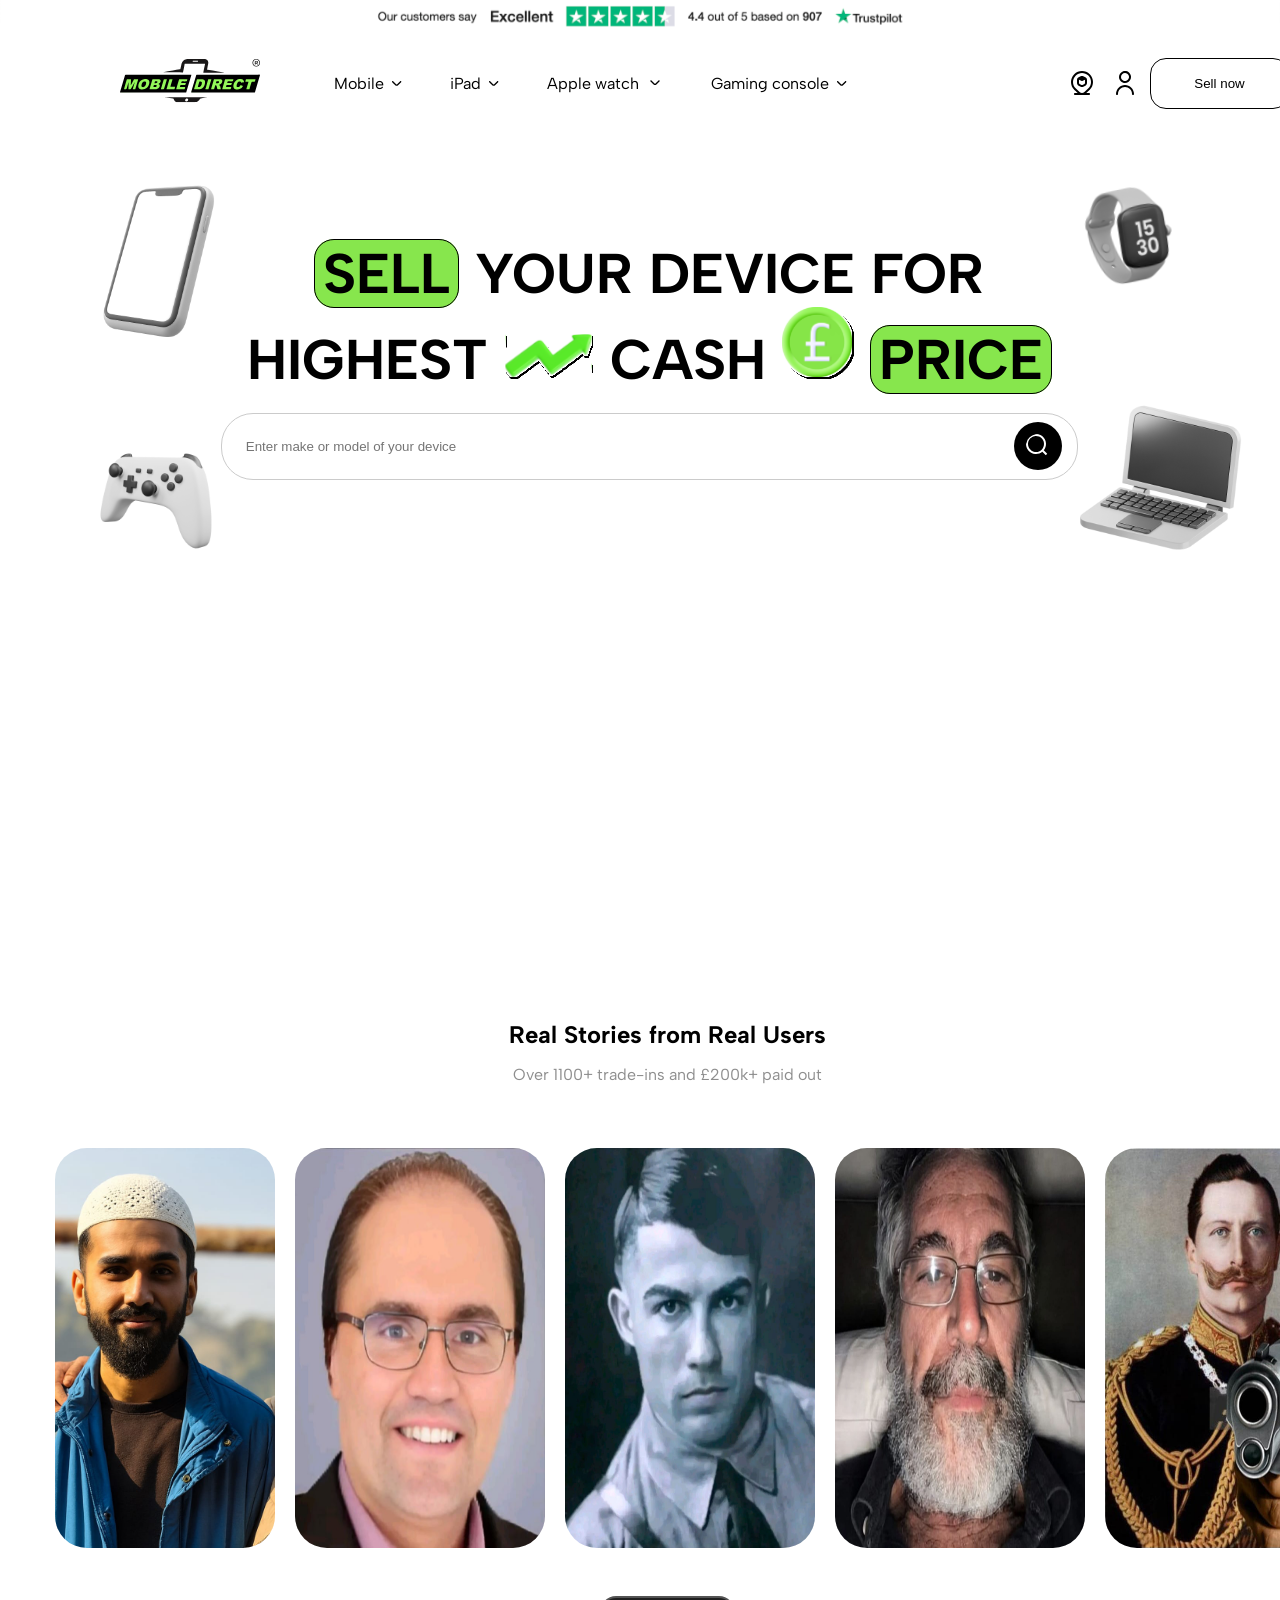
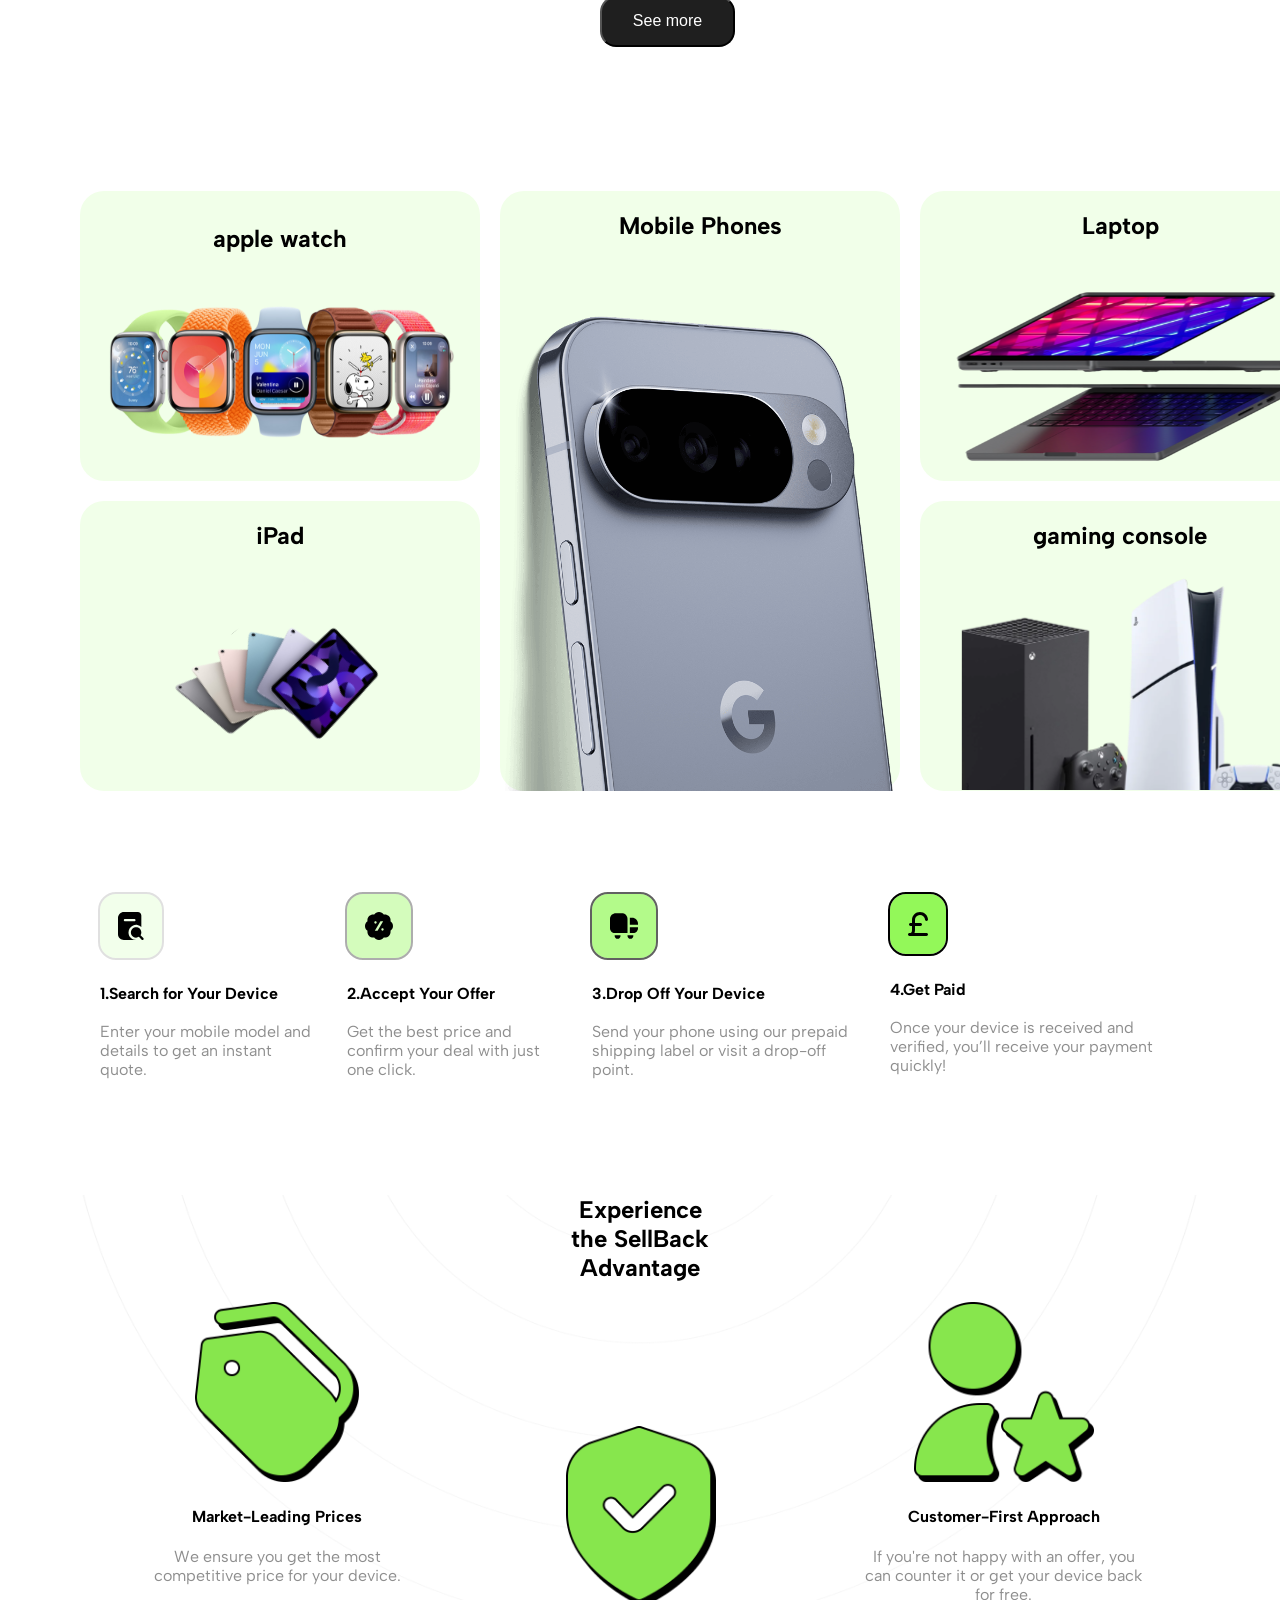
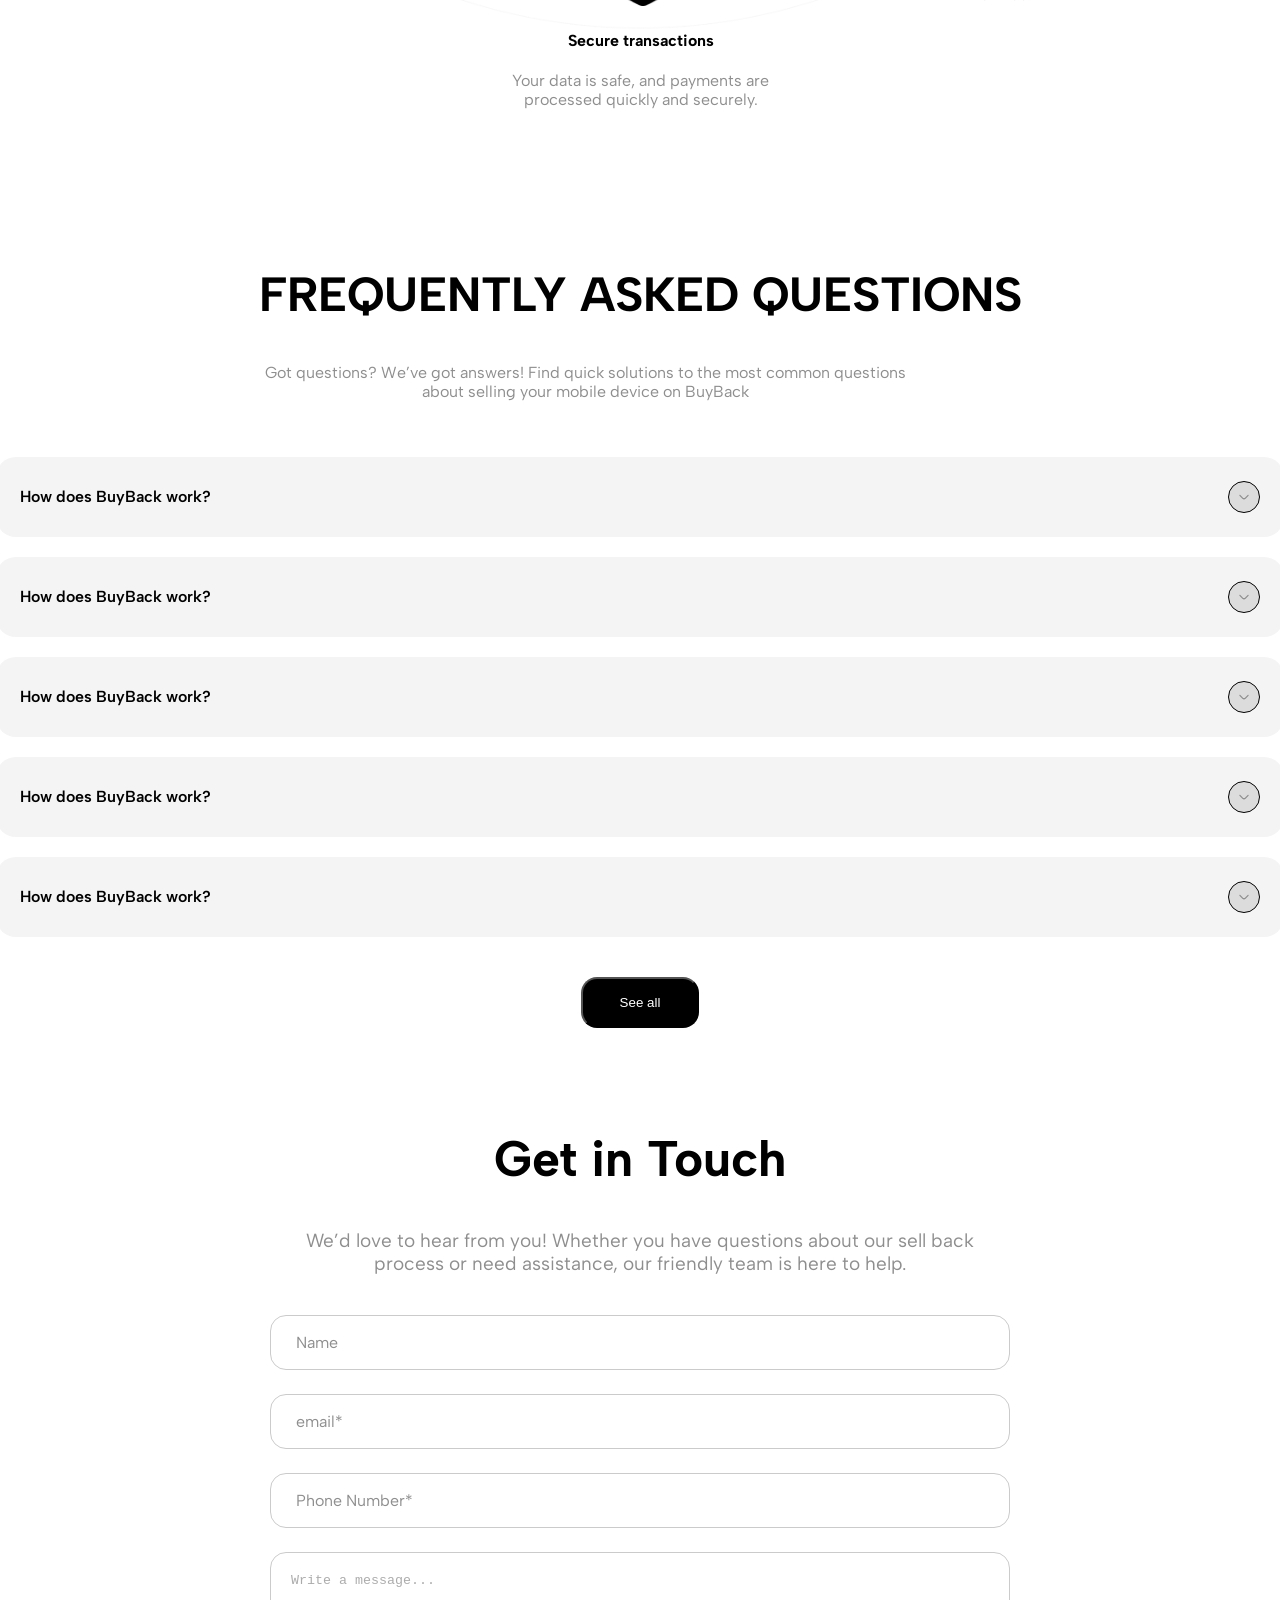
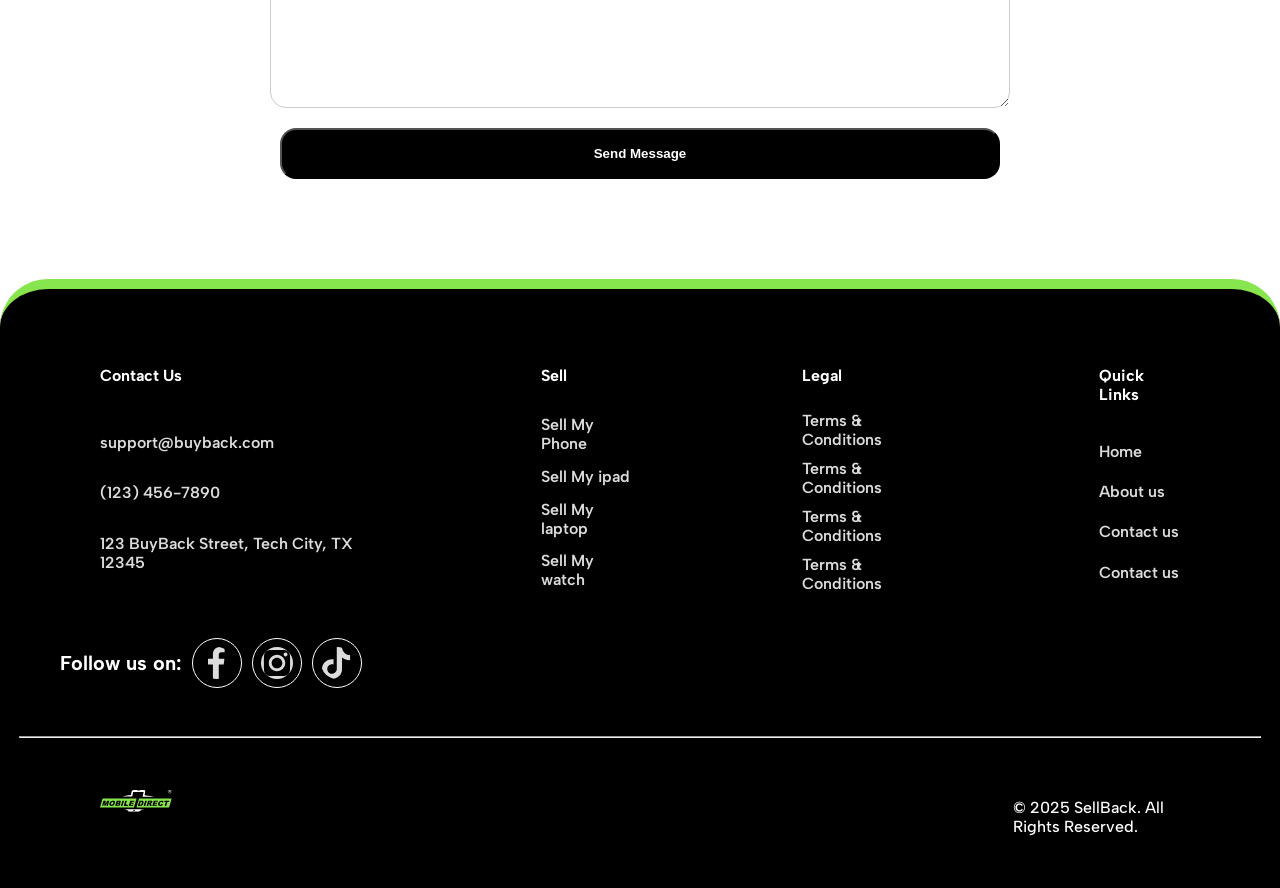
==== index.html @ 445a61a3 "NEW" ====
<!DOCTYPE html>
<html lang="en">

<head>
  <meta charset="UTF-8" />
  <meta name="viewport" content="width=device-width, initial-scale=1.0" />
  <title>sellback</title>
  <link rel="stylesheet" href="sellback.css" />
</head>

<body>
  <section class="topimg">
    <svg width="1440" height="30" viewBox="0 0 1440 30" fill="none" xmlns="http://www.w3.org/2000/svg"
      xmlns:xlink="http://www.w3.org/1999/xlink">
      <rect width="1440" height="30" fill="url(#pattern0_7270_2798)" />
      <defs>
        <pattern id="pattern0_7270_2798" patternContentUnits="objectBoundingBox" width="1" height="1">
          <use xlink:href="#image0_7270_2798" transform="matrix(0.000325521 0 0 0.015625 0 -0.7)" />
        </pattern>
        <image id="image0_7270_2798" width="3072" height="152" preserveAspectRatio="none"
          xlink:href="[data-uri]" />
      </defs>
    </svg>
  </section>
  <section class="navbar">
    <span class="nav-start">
      <a href="index.html">
        <svg width="140" height="44" viewBox="0 0 140 44" fill="none" xmlns="http://www.w3.org/2000/svg">
          <path d="M6.5432 17.0125L1.30859 32.7163L64.7781 32.0619L69.3584 17.0125H6.5432Z" fill="#93F859"
            stroke="#93F859" />
          <path d="M77.0091 17.0125L71.9758 32.7163L133.004 32.0619L137.408 17.0125H77.0091Z" fill="#93F859"
            stroke="#93F859" />
          <mask id="mask0_9475_2689" style="mask-type: luminance" maskUnits="userSpaceOnUse" x="0" y="0" width="140"
            height="44">
            <path d="M140 0H0V43.1855H140V0Z" fill="white" />
          </mask>
          <g mask="url(#mask0_9475_2689)">
            <path
              d="M33.1133 33.4936C22.3076 33.4936 11.4927 33.4936 0.687028 33.4936C0.529214 33.4936 0.380682 33.4936 0.222868 33.4751C0.027921 33.4472 -0.0184951 33.373 0.00935451 33.178C0.0279209 33.0481 0.0650537 32.9181 0.11147 32.7881C1.39255 28.4622 2.67363 24.1269 3.95472 19.8009C4.27963 18.7055 4.58597 17.5915 4.9016 16.4961C4.92945 16.3847 4.96659 16.2826 5.013 16.1712C5.10583 15.9484 5.31006 15.7813 5.55143 15.7534C5.71853 15.7256 5.87634 15.7163 6.04344 15.707C11.2235 15.707 16.3942 15.707 21.5742 15.7163C24.3592 15.7163 27.1442 15.7256 29.9291 15.7256C42.8885 15.7256 55.8478 15.7256 68.8165 15.7256C69.5034 15.7256 70.1811 15.7349 70.868 15.7256C71.3136 15.7163 71.4343 15.8556 71.3044 16.2919C71.0908 17.0438 70.8495 17.7958 70.6267 18.5477C69.1971 23.3842 67.7675 28.2208 66.3378 33.0481C66.3193 33.113 66.3007 33.1873 66.2729 33.2523C66.2264 33.4194 66.0686 33.5215 65.8923 33.5122C65.688 33.5122 65.4745 33.5122 65.2703 33.5122C56.5255 33.5122 47.7714 33.5122 39.0267 33.5122C37.0493 33.5029 35.0813 33.5029 33.1133 33.4936ZM14.6768 23.1893L14.7604 23.2171C14.7511 23.3471 14.7232 23.4771 14.6954 23.5978C14.2405 25.148 13.7856 26.6891 13.3215 28.2301C13.1544 28.7871 12.9873 29.3348 12.8295 29.8918C12.7459 30.1703 12.8387 30.2817 13.1265 30.2817C13.7021 30.2909 14.2869 30.2909 14.8625 30.2817C15.1317 30.2817 15.2524 30.1888 15.3452 29.9289C15.3731 29.8639 15.3916 29.7897 15.4102 29.7247C15.8558 28.2115 16.3014 26.6891 16.747 25.1759C17.1926 23.6813 17.6382 22.1867 18.0745 20.6921C18.1859 20.3022 18.1116 20.2094 17.7031 20.2001C17.6753 20.2001 17.6382 20.2001 17.6103 20.2001C16.9234 20.2001 16.2457 20.2094 15.5587 20.2094C15.2338 20.2094 14.9182 20.2001 14.5933 20.2001C14.3055 20.1815 14.0363 20.3393 13.9063 20.5993C13.8692 20.6643 13.832 20.7292 13.8042 20.7849C13.3122 21.6854 12.8295 22.5859 12.3374 23.4864C11.9197 24.2476 11.5112 25.0088 11.0935 25.77C11.0192 25.9093 10.945 26.0578 10.75 26.1135C10.7686 25.7515 10.7779 25.4265 10.7964 25.0923C10.8521 23.7834 10.9078 22.4652 10.9728 21.1563C10.9821 20.9613 10.9914 20.7664 10.9821 20.5714C10.9728 20.3301 10.8893 20.2465 10.6386 20.2187C10.5644 20.2094 10.4901 20.2094 10.4251 20.2094C9.60819 20.2094 8.79127 20.2094 7.97434 20.2094C7.76083 20.2094 7.53803 20.2001 7.32452 20.2001C7.10172 20.1908 6.89749 20.3301 6.81394 20.5343C6.77681 20.6271 6.73968 20.7292 6.71183 20.8221C5.87634 23.6906 5.04085 26.5498 4.20536 29.4183C4.15895 29.5669 4.12181 29.7154 4.09396 29.8732C4.05683 30.1517 4.12181 30.2445 4.40031 30.2538C4.89232 30.2631 5.39361 30.2631 5.88562 30.2445C6.20125 30.2445 6.47047 30.0403 6.57258 29.7432C6.64685 29.5483 6.72111 29.3533 6.77681 29.1584C7.3338 27.2646 7.8908 25.3708 8.44779 23.4771C8.47564 23.3842 8.51277 23.2914 8.54062 23.1986C8.58704 23.3285 8.61488 23.4585 8.6056 23.5978C8.57775 24.8417 8.55919 26.0764 8.52205 27.3203C8.50349 28.0908 8.44779 28.8706 8.42922 29.6411C8.41994 30.1146 8.53134 30.2167 9.00478 30.2445C9.08833 30.2445 9.17188 30.2445 9.25543 30.2445C9.58034 30.2445 9.89597 30.226 10.2209 30.2538C10.5736 30.2817 10.8057 30.1238 10.9728 29.8175C12.1518 27.6824 13.3215 25.5472 14.5097 23.4121C14.5654 23.3564 14.6211 23.2728 14.6768 23.1893ZM38.4882 24.916C38.711 24.7953 38.906 24.7025 39.0916 24.6003C39.8807 24.1362 40.4099 23.4771 40.6048 22.5766C40.8647 21.3976 40.2892 20.525 39.0916 20.3301C38.6646 20.2651 38.2283 20.228 37.792 20.228C36.1674 20.2094 34.5429 20.2094 32.9183 20.2094C32.547 20.2094 32.4542 20.2836 32.3428 20.6457C32.3242 20.6921 32.3149 20.7478 32.2963 20.7942C31.563 23.3007 30.8203 25.8072 30.0869 28.3136C29.9291 28.8613 29.762 29.3998 29.6042 29.9475C29.5299 30.1981 29.5856 30.2631 29.8456 30.2817C29.8827 30.2817 29.9291 30.2817 29.9663 30.2817C31.303 30.2817 32.6398 30.2817 33.9673 30.2631C34.775 30.2538 35.5826 30.2538 36.3809 30.1517C37.9962 29.9475 39.0545 29.0006 39.6394 27.4967C39.76 27.1996 39.8157 26.8747 39.7786 26.5591C39.7136 26.0485 39.4351 25.6586 39.0452 25.343C38.8874 25.1945 38.7017 25.0645 38.4882 24.916ZM18.288 27.3482C18.3158 27.6545 18.3622 27.9609 18.4272 28.2672C18.715 29.3255 19.4577 29.9289 20.4881 30.2167C21.5093 30.4952 22.5768 30.5416 23.6258 30.3559C25.139 30.1053 26.4108 29.4462 27.4134 28.2951C28.6295 26.8933 29.2607 25.2502 29.3628 23.4028C29.4185 22.3445 29.0844 21.4533 28.1932 20.8128C27.8497 20.5714 27.4784 20.4043 27.0699 20.3022C26.0766 20.033 25.0369 19.9866 24.025 20.1723C22.484 20.46 21.1565 21.147 20.1353 22.3631C18.9564 23.7556 18.3808 25.3801 18.288 27.3482ZM67.3404 20.228C67.1641 20.2187 67.0155 20.2001 66.8763 20.2001C65.2146 20.2001 63.5436 20.2001 61.8819 20.2094C61.1021 20.2094 60.3316 20.2001 59.5518 20.2001C59.1805 20.2001 59.0784 20.2837 58.9763 20.6364C58.8741 20.9892 58.7813 21.3512 58.6699 21.7133C57.8623 24.4332 57.0546 27.1625 56.247 29.8825C56.2099 30.0032 56.182 30.1238 56.1449 30.2631C56.2284 30.2724 56.2748 30.2724 56.312 30.2724C58.8277 30.3095 61.3435 30.1888 63.8499 30.3466C64.3977 30.3838 64.639 30.1795 64.8061 29.6504C64.834 29.5576 64.8525 29.474 64.8804 29.3812C64.9454 29.1213 65.0011 28.8613 65.0846 28.6014C65.2424 28.1187 65.1867 28.0351 64.6762 28.0351H64.6483C63.1537 28.0351 61.6684 28.0351 60.1738 28.0351C60.0995 28.0351 60.016 28.0258 59.9232 28.0166C60.0902 27.4224 60.2388 26.8562 60.4059 26.2992C60.4523 26.1135 60.6287 25.9835 60.8236 25.9928C60.8979 25.9928 60.9722 25.9928 61.0371 25.9928C62.0954 25.9928 63.1444 26.0021 64.2027 25.9928C64.4162 25.9928 64.639 25.9743 64.8525 25.9557C65.1496 25.9371 65.4095 25.7329 65.4838 25.4451C65.5952 25.1016 65.7066 24.7582 65.7994 24.4054C65.883 24.0898 65.7994 23.9876 65.4745 23.9691C65.4188 23.9691 65.3724 23.9691 65.3167 23.9691C64.2213 23.9691 63.1259 23.9691 62.0304 23.9691C61.8633 23.9691 61.6962 23.9691 61.5384 23.9505C61.2971 23.9227 61.2135 23.8484 61.2506 23.607C61.2971 23.31 61.3713 23.0222 61.4549 22.7344C61.5199 22.5302 61.7055 22.3909 61.919 22.3817C62.0119 22.3724 62.1047 22.3724 62.1975 22.3724C63.1723 22.3724 64.147 22.3909 65.1125 22.3817C65.4559 22.3817 65.7901 22.3538 66.1336 22.3352C66.5514 22.3074 66.8391 22.1032 66.9691 21.704C67.0991 21.3048 67.2105 20.8963 67.3219 20.4879C67.3497 20.4043 67.3497 20.3208 67.3404 20.228ZM52.8215 27.8402V27.8495C52.1995 27.8495 51.5776 27.8495 50.9556 27.8495C50.8535 27.8495 50.7513 27.8495 50.6492 27.8309C50.5007 27.8216 50.3893 27.7009 50.3986 27.5524C50.3986 27.5338 50.3986 27.5153 50.4079 27.4967C50.4264 27.376 50.4543 27.2553 50.4914 27.1347C50.7699 26.1878 51.0577 25.2316 51.3455 24.2847C51.7075 23.0779 52.0603 21.8711 52.413 20.6643C52.5244 20.2744 52.4687 20.2094 52.0696 20.2094C51.3548 20.2094 50.6399 20.2094 49.9251 20.2094C49.5817 20.2094 49.4517 20.2929 49.3403 20.5993C49.3125 20.6735 49.2939 20.7571 49.266 20.8406C48.5419 23.2728 47.8271 25.7143 47.103 28.1465C46.9359 28.7035 46.7689 29.2512 46.611 29.8082C46.5089 30.1795 46.6018 30.3002 47.0009 30.3095C47.2144 30.3095 47.4372 30.2909 47.6508 30.2909C49.1732 30.2909 50.6956 30.2817 52.2181 30.2817C52.5152 30.2817 52.8122 30.3095 53.1186 30.3281C53.3971 30.3374 53.6756 30.3559 53.9541 30.3466C54.1954 30.3374 54.4182 30.1981 54.5296 29.9846C54.6039 29.8732 54.6596 29.7525 54.6967 29.6226C54.836 29.112 54.9659 28.6107 55.1052 28.1001C55.1423 28.0166 55.1052 27.9144 55.0123 27.8773C54.9938 27.868 54.9659 27.8587 54.9381 27.8587C54.8638 27.8495 54.7895 27.8495 54.7246 27.8495C54.084 27.8402 53.4528 27.8402 52.8215 27.8402ZM41.5238 30.3466C41.5238 30.3374 41.5238 30.3281 41.5238 30.3188C42.0066 30.3095 42.4986 30.3002 42.9813 30.2817C43.1391 30.2724 43.2877 30.2538 43.4455 30.2352C43.724 30.2074 43.956 30.0217 44.0582 29.7618C44.151 29.539 44.2345 29.3162 44.2995 29.0934C45.1257 26.3363 45.9519 23.5699 46.7689 20.8128C46.7967 20.7107 46.8246 20.6178 46.8338 20.5064C46.8524 20.3208 46.7781 20.2372 46.5925 20.2094C46.4718 20.2001 46.3418 20.2001 46.2211 20.2094C45.6642 20.2094 45.1072 20.228 44.5502 20.2001C44.0025 20.1723 43.8075 20.2837 43.6404 20.8221C43.6311 20.8592 43.6218 20.9056 43.6126 20.9428C43.1391 22.5673 42.675 24.2012 42.1829 25.8164C41.8023 27.079 41.5146 28.3786 41.004 29.604C40.9761 29.6597 40.9669 29.7247 40.9483 29.7804C40.874 30.1424 41.0225 30.3281 41.4032 30.3374C41.4403 30.3466 41.4867 30.3466 41.5238 30.3466Z"
              fill="black" />
            <path
              d="M102.932 33.4937C92.5814 33.4937 82.2306 33.4937 71.8798 33.4937C71.722 33.5029 71.5735 33.4937 71.4157 33.4751C71.2021 33.4473 71.1557 33.373 71.1836 33.1595C71.2114 33.0109 71.2486 32.8531 71.295 32.7046C72.0562 30.1703 72.8267 27.6452 73.5786 25.1016C74.4327 22.2053 75.2775 19.3089 76.1222 16.4126C76.2986 15.8092 76.4286 15.6978 77.0598 15.6978C80.1419 15.6978 83.2332 15.6978 86.3152 15.707C87.0857 15.707 87.8469 15.7163 88.6174 15.7163C102.032 15.7163 115.446 15.7163 128.869 15.7163C131.589 15.7163 134.319 15.7256 137.039 15.7256C137.512 15.7256 137.986 15.6885 138.459 15.6421C138.849 15.6049 139.248 15.6142 139.638 15.6885C140.009 15.7627 140.074 15.8556 139.963 16.2269C139.712 17.081 139.443 17.9257 139.192 18.7798C137.837 23.4121 136.472 28.0351 135.117 32.6675C134.903 33.3823 134.774 33.4937 134.022 33.4937H102.932ZM98.9961 25.9C99.1817 25.835 99.2931 25.7979 99.4138 25.7515C100.008 25.5472 100.565 25.278 101.038 24.8603C101.957 24.0434 102.412 23.0129 102.329 21.7783C102.31 21.2955 102.022 20.8685 101.595 20.6643C101.317 20.5157 101.011 20.4136 100.695 20.3579C100.175 20.2837 99.6459 20.2372 99.1167 20.228C98.1234 20.2094 97.1301 20.2187 96.1368 20.2094C95.5613 20.2094 94.9764 20.2001 94.4009 20.2001C94.0574 20.2001 93.9646 20.2744 93.8624 20.59C93.8439 20.6364 93.8346 20.6921 93.816 20.7385C92.9341 23.7277 92.0522 26.7262 91.1703 29.7154C91.1425 29.799 91.1146 29.8918 91.0961 29.9846C91.0682 30.161 91.1332 30.2353 91.3003 30.2631C91.3653 30.2724 91.421 30.2724 91.4859 30.2724C92.21 30.2724 92.9341 30.2724 93.6582 30.2724C94.0574 30.2724 94.1317 30.2167 94.2431 29.8268C94.5587 28.7128 94.8743 27.5988 95.1992 26.4941C95.2364 26.392 95.3106 26.2992 95.4035 26.2528C95.7934 26.1228 96.2204 26.2992 96.406 26.6519C96.5174 26.8747 96.601 27.1068 96.6567 27.3482C96.8702 28.1744 97.0652 29.0099 97.2694 29.8454C97.3622 30.2445 97.3993 30.2724 97.8171 30.2724C98.7454 30.2724 99.683 30.2724 100.611 30.2724C100.686 30.2724 100.769 30.2631 100.862 30.2538C100.778 29.8732 100.704 29.5019 100.63 29.1398C100.509 28.5829 100.407 28.0259 100.249 27.4782C100.064 26.819 99.7759 26.2064 98.9961 25.9ZM76.7813 30.291V30.2724C76.8835 30.2724 76.9856 30.2724 77.0877 30.2724C77.9046 30.2538 78.7215 30.2724 79.5385 30.2167C80.5503 30.1517 81.5158 29.7804 82.3049 29.1491C83.0846 28.5364 83.7159 27.7752 84.1708 26.8933C84.8392 25.6122 85.1084 24.229 85.0713 22.7901C85.0434 21.5462 84.3657 20.7107 83.1496 20.4136C82.7412 20.3115 82.3141 20.2558 81.8964 20.2373C80.3647 20.2094 78.8329 20.2094 77.3012 20.2001C77.0598 20.2001 76.9763 20.2651 76.902 20.5065C76.8835 20.5529 76.8742 20.6086 76.8556 20.655C76.2615 22.6787 75.6674 24.6932 75.0732 26.7169C74.7669 27.7659 74.4513 28.8149 74.1449 29.8639C74.0521 30.1981 74.1171 30.2817 74.4513 30.2817C75.2311 30.291 76.0108 30.291 76.7813 30.291ZM105.958 28.0537C106.107 27.5153 106.246 27.0233 106.376 26.5405C106.506 26.0764 106.608 25.9928 107.091 25.9928C108.177 25.9928 109.263 25.9928 110.349 25.9928C110.544 25.9836 110.739 25.965 110.934 25.9371C111.176 25.9093 111.389 25.7515 111.473 25.5194C111.621 25.1109 111.751 24.7025 111.863 24.2847C111.909 24.0991 111.835 24.0155 111.649 23.9877C111.538 23.9691 111.426 23.9691 111.306 23.9691C110.173 23.9691 109.05 23.9691 107.917 23.9691C107.787 23.9691 107.648 23.9691 107.518 23.9505C107.295 23.9227 107.24 23.867 107.267 23.6535C107.295 23.4492 107.332 23.245 107.388 23.0501C107.518 22.5302 107.769 22.3538 108.298 22.3631C109.291 22.3817 110.284 22.391 111.278 22.391C111.612 22.391 111.937 22.3631 112.271 22.3353C112.522 22.326 112.754 22.1774 112.874 21.9546C113.116 21.5183 113.246 21.0356 113.348 20.5529C113.394 20.3394 113.301 20.2465 113.088 20.2187C112.902 20.2001 112.717 20.2001 112.531 20.2001C110.804 20.2001 109.078 20.2094 107.342 20.2094C106.766 20.2094 106.181 20.2001 105.606 20.2094C105.244 20.2187 105.104 20.3301 104.993 20.6643C104.974 20.72 104.956 20.785 104.937 20.8407C104.065 23.7927 103.201 26.7448 102.329 29.6968C102.301 29.799 102.273 29.8918 102.254 29.9939C102.227 30.1146 102.301 30.226 102.422 30.2538C102.431 30.2538 102.44 30.2538 102.449 30.2538C102.524 30.2631 102.598 30.2631 102.663 30.2631C104.993 30.291 107.323 30.2074 109.644 30.3281C110.489 30.3745 110.795 30.0867 110.971 29.2605C111.046 28.9078 111.129 28.555 111.203 28.2022C111.203 28.1465 111.203 28.0908 111.185 28.0351L105.958 28.0537ZM117.312 30.4673C118.435 30.4673 119.345 30.291 120.19 29.8639C121.285 29.3162 122.083 28.4715 122.724 27.4596C122.956 27.0883 122.928 26.9954 122.492 26.8469C122.018 26.6798 121.536 26.522 121.053 26.3549C120.654 26.2064 120.487 26.262 120.245 26.6241C120.078 26.8933 119.883 27.1532 119.679 27.3946C119.094 28.0351 118.342 28.2301 117.507 28.0723C116.829 27.9423 116.569 27.6267 116.569 26.9397C116.569 25.6958 116.95 24.489 117.655 23.4678C118.054 22.8737 118.695 22.4838 119.41 22.4095C120.347 22.2796 120.802 22.5766 121.09 23.4771C121.164 23.6999 121.201 23.7463 121.452 23.7185C121.768 23.6813 122.083 23.6163 122.399 23.5421C122.826 23.44 123.244 23.3378 123.68 23.3843C123.875 23.4028 123.94 23.3378 123.977 23.1522C123.986 23.0686 123.996 22.9851 123.996 22.9015C124.014 21.6204 123.123 20.5157 121.833 20.228C121.127 20.0702 120.394 20.0237 119.679 20.098C118.491 20.2187 117.386 20.5343 116.421 21.2677C114.945 22.3631 113.914 23.9598 113.524 25.7608C113.32 26.6612 113.32 27.571 113.626 28.4529C113.942 29.3626 114.545 29.9568 115.483 30.2074C116.068 30.3652 116.69 30.4581 117.312 30.4673ZM128.498 22.7344C128.433 22.9944 128.396 23.1986 128.331 23.3935C127.718 25.4451 127.115 27.4967 126.502 29.539C126.465 29.6504 126.437 29.7525 126.419 29.8732C126.372 30.1703 126.465 30.2817 126.762 30.2817C127.505 30.291 128.257 30.2817 128.999 30.2817C129.213 30.291 129.408 30.161 129.482 29.9568C129.519 29.8639 129.556 29.7618 129.584 29.6597C129.881 28.6478 130.169 27.636 130.466 26.6241C130.772 25.5844 131.079 24.5447 131.394 23.5049C131.589 22.8737 131.738 22.753 132.388 22.7344C132.908 22.7159 133.418 22.753 133.938 22.7623C134.736 22.7808 134.941 22.6045 135.117 21.8432C135.191 21.4905 135.312 21.147 135.405 20.8035C135.433 20.7293 135.451 20.6457 135.47 20.5622C135.498 20.3672 135.414 20.2465 135.219 20.2094C135.108 20.1908 134.996 20.1908 134.876 20.1908C132.481 20.1908 130.095 20.1908 127.7 20.1908C127.254 20.1908 126.809 20.1816 126.363 20.2001C126.075 20.2094 125.945 20.3115 125.88 20.5529C125.75 21.0635 125.611 21.574 125.5 22.0846C125.444 22.2888 125.425 22.5116 125.444 22.7251L128.498 22.7344ZM89.8428 20.2001V20.2094C89.555 20.2094 89.2673 20.2187 88.9702 20.2094C88.3204 20.1908 88.274 20.228 88.0883 20.8592C87.457 23.0315 86.8165 25.2038 86.1852 27.376C85.9624 28.128 85.7675 28.8892 85.4611 29.6133C85.2476 30.1146 85.4426 30.3559 85.9903 30.3374C86.0274 30.3374 86.0738 30.3281 86.111 30.3281C86.473 30.3095 86.8351 30.291 87.1971 30.2817C87.4942 30.2724 87.8005 30.2817 88.0976 30.2817C88.2832 30.3002 88.4503 30.1796 88.4968 30.0032C88.5246 29.9289 88.5432 29.8454 88.571 29.7711C89.1002 27.9609 89.6386 26.1414 90.1677 24.3311C90.5298 23.115 90.8918 21.8989 91.2539 20.6736C91.3745 20.2744 91.3003 20.2001 90.8825 20.2001C90.5483 20.2094 90.1956 20.2001 89.8428 20.2001Z"
              fill="black" />
            <path
              d="M42.7305 13.3303C42.814 13.2189 42.944 13.1539 43.0832 13.1539C46.3602 12.6155 49.6372 12.0771 52.9141 11.5386C55.2257 11.158 57.5465 10.7496 59.858 10.369C60.2107 10.3133 60.3778 10.1369 60.4428 9.80269C60.6842 8.67015 60.9255 7.5376 61.1855 6.41433C61.3433 5.70881 61.529 5.01257 61.7053 4.30704C61.956 3.27661 62.513 2.43183 63.2835 1.72631C64.1375 0.937239 65.103 0.343114 66.2634 0.15745C66.9503 0.0553345 67.6373 -0.000364752 68.3335 0.00891848C72.6224 -0.00964795 76.9205 -0.000364752 81.2186 -0.000364752C82.2119 -0.000364752 83.2052 0.00891848 84.1985 0.0182017C84.7648 0.0182017 85.3311 0.111034 85.8788 0.287415C87.2063 0.733009 87.9397 1.6799 88.2182 3.01668C88.3667 3.71292 88.2553 4.39987 88.1253 5.07755C87.8004 6.82279 87.4755 8.56803 87.1413 10.3133C87.0763 10.6382 87.1599 10.796 87.5312 10.8517C91.0031 11.4087 94.475 11.9564 97.947 12.5412C99.8779 12.8661 101.79 13.2375 103.712 13.5902C103.805 13.5995 103.897 13.6459 103.972 13.7016H103.656C99.7293 13.7016 95.8118 13.7016 91.885 13.6924C90.4554 13.6831 89.0258 13.6181 87.6055 13.6274C86.3522 13.6367 85.099 13.7016 83.8551 13.7481C83.7808 13.7573 83.7065 13.7573 83.6415 13.7481C83.4002 13.7202 83.3073 13.6274 83.3259 13.386C83.3352 13.2653 83.3538 13.1446 83.3909 13.024C83.8829 10.6196 84.3842 8.20599 84.8855 5.80164C84.9226 5.60669 84.9876 5.42103 85.0155 5.22608C85.0526 4.92902 84.969 4.8269 84.672 4.79905C84.5699 4.78977 84.4678 4.78977 84.3656 4.78977C82.3883 4.79905 80.411 4.79905 78.4337 4.80833C75.1846 4.80833 71.9354 4.80833 68.6863 4.80833C67.6095 4.80833 66.5326 4.79905 65.4557 4.79905C65.3815 4.79905 65.3072 4.79905 65.2422 4.79905C64.8152 4.80833 64.6667 4.92902 64.5924 5.34676C64.4439 6.10798 64.3046 6.86921 64.1561 7.63043C63.8033 9.39423 63.4413 11.1488 63.07 12.9126C63.0514 12.9961 63.0328 13.0704 63.005 13.1539C62.9493 13.3396 62.7822 13.4696 62.5872 13.4696C62.4758 13.4788 62.3552 13.4696 62.2438 13.4696C59.301 13.2746 56.3489 13.3489 53.3969 13.3489C51.7816 13.3489 50.1663 13.3396 48.551 13.3396C46.7594 13.3396 44.9677 13.3396 43.1761 13.3489L42.7305 13.3303ZM75.4538 1.78201C74.7482 1.79129 74.052 1.78201 73.3465 1.79129C73.2165 1.79129 73.0773 1.81914 72.9566 1.86556C72.7616 1.96767 72.6502 2.19047 72.6966 2.41327C72.7338 2.59893 72.8452 2.68248 73.1144 2.70105C73.1701 2.70105 73.2165 2.71033 73.2722 2.71033C74.6183 2.71033 75.9643 2.71033 77.3011 2.71033C77.4496 2.71033 77.5889 2.68248 77.7189 2.62678C77.9602 2.55252 78.0995 2.30187 78.0345 2.06051C77.9881 1.84699 77.8952 1.78201 77.561 1.78201C76.8648 1.78201 76.1593 1.78201 75.4538 1.78201Z"
              fill="#1A1818" />
            <path
              d="M87.8099 38.2093C87.7449 38.2371 87.68 38.265 87.615 38.2743C85.3034 38.6734 82.9919 39.0633 80.6711 39.4625C80.3369 39.5089 80.0492 39.7039 79.8821 40.0009C79.6871 40.3166 79.4922 40.6415 79.2694 40.9293C78.3225 42.1732 77.0414 42.8787 75.5004 43.1201C75.2219 43.1572 74.9434 43.1851 74.6649 43.1758C68.9836 43.1758 63.3023 43.1758 57.6116 43.1758C57.0639 43.1851 56.5162 43.0922 55.9964 42.9066C55.2259 42.6374 54.5946 42.0711 54.2233 41.3377C54.0376 40.9757 53.8984 40.6043 53.7963 40.2145C53.6849 39.7967 53.4621 39.5832 53.035 39.5182C50.8256 39.1933 48.6162 38.8498 46.4068 38.5063C45.8962 38.4321 45.3857 38.3485 44.8751 38.265C44.8194 38.2557 44.773 38.2371 44.7266 38.2093C44.7266 38.1721 44.7266 38.1629 44.7266 38.1536C44.7358 38.1443 44.7451 38.135 44.7544 38.135C59.0227 38.1257 73.2817 38.1257 87.55 38.1257C87.615 38.1257 87.6707 38.1257 87.7356 38.135C87.7635 38.1536 87.7728 38.1814 87.8099 38.2093ZM66.3286 42.4053C67.294 42.4146 68.1202 41.6905 68.1852 40.7529C68.2409 40.0009 67.9346 39.4996 67.1084 39.4161C66.1986 39.3233 65.2424 40.0659 65.1218 40.9664C64.9918 41.8112 65.4931 42.396 66.3286 42.4053Z"
              fill="#1A1818" />
            <path
              d="M35.1461 26.113C35.3968 26.113 35.6381 26.1037 35.8888 26.113C36.5572 26.1409 36.8635 26.6329 36.6036 27.2548C36.4272 27.6726 36.093 27.9232 35.6567 28.0346C35.4246 28.0903 35.1926 28.1182 34.9512 28.1182C34.5799 28.1275 34.2085 28.1275 33.8372 28.1089C33.4844 28.0903 33.373 27.9418 33.4566 27.5983C33.5401 27.2363 33.6515 26.8835 33.7537 26.5308C33.8094 26.2801 34.0507 26.1037 34.3106 26.1223C34.5891 26.113 34.8676 26.1223 35.1461 26.113Z"
              fill="black" />
            <path
              d="M34.5244 24.1636C34.543 23.9965 34.5708 23.8201 34.608 23.653C34.7194 23.2538 34.84 22.8639 34.9607 22.4647C34.9793 22.344 35.0814 22.2605 35.1928 22.2605C35.6755 22.2605 36.1583 22.2605 36.6503 22.2605C36.706 22.2605 36.7524 22.2698 36.7988 22.2791C37.3744 22.409 37.5507 22.7154 37.3744 23.2817C37.2537 23.7272 36.8731 24.0522 36.4182 24.1171C35.8055 24.2378 35.1835 24.1728 34.5244 24.1636Z"
              fill="black" />
            <path
              d="M26.1602 23.9224C26.1416 25.1757 25.6867 26.3732 24.8698 27.3294C24.1829 28.1556 23.0874 28.2484 22.2984 28.0256C21.8528 27.8956 21.6021 27.5707 21.5 27.1251C21.3886 26.6517 21.4629 26.1782 21.5557 25.7141C21.7042 24.9436 22.0199 24.2102 22.4748 23.5697C22.8368 23.0591 23.301 22.6785 23.9229 22.5207C24.3592 22.4093 24.8048 22.4093 25.2411 22.5299C25.8353 22.6878 26.1416 23.0776 26.1602 23.6903C26.1602 23.7553 26.1602 23.8389 26.1602 23.9224Z"
              fill="black" />
            <path
              d="M95.8862 24.2564C95.9234 24.0986 95.9512 23.9779 95.9883 23.848C96.0719 23.5509 96.1462 23.2538 96.2297 22.9568C96.2576 22.8268 96.304 22.6969 96.3597 22.5762C96.4711 22.3162 96.731 22.1584 97.0095 22.1863C97.4272 22.2048 97.8543 22.242 98.272 22.2698C98.2906 22.2698 98.3091 22.2698 98.337 22.2791C99.0797 22.3441 99.1632 22.8454 99.0239 23.3467C98.9404 23.6437 98.7362 23.8851 98.4577 24.0151C98.1142 24.1914 97.7429 24.2936 97.3623 24.3121C96.9352 24.3307 96.5175 24.3214 96.0905 24.3121C96.0162 24.2936 95.9512 24.2843 95.8862 24.2564Z"
              fill="black" />
            <path
              d="M81.8965 23.8855C81.8315 25.0831 81.4973 26.1414 80.8289 27.0882C80.6618 27.3389 80.4297 27.5338 80.1512 27.6638C79.6314 27.9052 79.0744 28.0537 78.5081 28.0815C78.3596 28.0908 78.2203 28.0723 78.0811 28.0444C77.849 27.998 77.8211 27.9237 77.8861 27.6916C78.0904 26.9861 78.3039 26.2806 78.5081 25.5844C78.7588 24.7117 79.0187 23.8391 79.2693 22.9665C79.2879 22.8829 79.3157 22.8087 79.3436 22.7344C79.39 22.6045 79.5107 22.5116 79.6499 22.5116C80.1605 22.4838 80.6618 22.5302 81.1538 22.6694C81.6087 22.7994 81.8593 23.1243 81.8965 23.5978C81.9058 23.6999 81.8965 23.8206 81.8965 23.8855Z"
              fill="black" />
            <path
              d="M137.958 3.12844C137.958 2.44148 137.391 1.87521 136.704 1.87521H135.767C135.247 1.87521 134.829 2.29295 134.829 2.81281V5.31928C134.829 5.49566 134.968 5.63491 135.145 5.63491C135.321 5.63491 135.46 5.49566 135.46 5.31928V4.38167H136.565L137.141 5.46781C137.196 5.56992 137.308 5.63491 137.419 5.63491C137.466 5.63491 137.521 5.62562 137.568 5.59777C137.716 5.51422 137.781 5.32856 137.698 5.17074L137.215 4.27027C137.651 4.08461 137.958 3.6483 137.958 3.12844ZM136.704 3.7597H135.451V2.82209C135.451 2.64571 135.59 2.50647 135.767 2.50647H136.704C137.048 2.50647 137.336 2.78496 137.336 3.13772C137.336 3.49048 137.057 3.7597 136.704 3.7597ZM136.24 0C134.17 0 132.48 1.68954 132.48 3.7597C132.48 5.82985 134.17 7.5194 136.24 7.5194C138.31 7.5194 140 5.82985 140 3.7597C140 1.68954 138.31 0 136.24 0ZM136.24 6.88814C134.513 6.88814 133.102 5.48637 133.102 3.75041C133.102 2.01446 134.504 0.612691 136.24 0.612691C137.976 0.612691 139.378 2.01446 139.378 3.75041C139.378 5.48637 137.967 6.88814 136.24 6.88814Z"
              fill="black" />
          </g>
        </svg>
      </a>

      <span class="nav-center">
        <a href="mobile.html" class="nav-opt">
          <p>Mobile</p>
          <svg width="10" height="5" viewBox="0 0 10 5" fill="none" xmlns="http://www.w3.org/2000/svg">
            <path
              d="M9.14053 0.197198C9.07855 0.134713 9.00482 0.0851167 8.92358 0.051271C8.84234 0.0174253 8.7552 0 8.6672 0C8.57919 0 8.49205 0.0174253 8.41081 0.051271C8.32957 0.0851167 8.25584 0.134713 8.19386 0.197198L5.14053 3.25053C5.07855 3.31301 5.00482 3.36261 4.92358 3.39645C4.84234 3.4303 4.7552 3.44772 4.6672 3.44772C4.57919 3.44772 4.49205 3.4303 4.41081 3.39645C4.32957 3.36261 4.25584 3.31301 4.19386 3.25053L1.14053 0.197198C1.07855 0.134713 1.00482 0.0851167 0.92358 0.051271C0.84234 0.0174253 0.755203 0 0.667195 0C0.579187 0 0.49205 0.0174253 0.41081 0.051271C0.329571 0.0851167 0.255837 0.134713 0.193862 0.197198C0.0696944 0.322107 0 0.491074 0 0.667197C0 0.843321 0.0696944 1.01229 0.193862 1.1372L3.25386 4.19719C3.62886 4.57172 4.13719 4.7821 4.6672 4.7821C5.1972 4.7821 5.70553 4.57172 6.08053 4.19719L9.14053 1.1372C9.2647 1.01229 9.33439 0.843321 9.33439 0.667197C9.33439 0.491074 9.2647 0.322107 9.14053 0.197198Z"
              fill="black" />
          </svg>
        </a>
        <a href="iPad.html" class="nav-opt">
          <p>iPad</p>
          <svg width="10" height="5" viewBox="0 0 10 5" fill="none" xmlns="http://www.w3.org/2000/svg">
            <path
              d="M9.14053 0.197198C9.07855 0.134713 9.00482 0.0851167 8.92358 0.051271C8.84234 0.0174253 8.7552 0 8.6672 0C8.57919 0 8.49205 0.0174253 8.41081 0.051271C8.32957 0.0851167 8.25584 0.134713 8.19386 0.197198L5.14053 3.25053C5.07855 3.31301 5.00482 3.36261 4.92358 3.39645C4.84234 3.4303 4.7552 3.44772 4.6672 3.44772C4.57919 3.44772 4.49205 3.4303 4.41081 3.39645C4.32957 3.36261 4.25584 3.31301 4.19386 3.25053L1.14053 0.197198C1.07855 0.134713 1.00482 0.0851167 0.92358 0.051271C0.84234 0.0174253 0.755203 0 0.667195 0C0.579187 0 0.49205 0.0174253 0.41081 0.051271C0.329571 0.0851167 0.255837 0.134713 0.193862 0.197198C0.0696944 0.322107 0 0.491074 0 0.667197C0 0.843321 0.0696944 1.01229 0.193862 1.1372L3.25386 4.19719C3.62886 4.57172 4.13719 4.7821 4.6672 4.7821C5.1972 4.7821 5.70553 4.57172 6.08053 4.19719L9.14053 1.1372C9.2647 1.01229 9.33439 0.843321 9.33439 0.667197C9.33439 0.491074 9.2647 0.322107 9.14053 0.197198Z"
              fill="black" />
          </svg>
        </a>
        <a href="watch.html" class="nav-opt">
          <p>Apple watch</p>
          <svg width="16" height="16" viewBox="0 0 16 16" fill="none" xmlns="http://www.w3.org/2000/svg">
            <path
              d="M12.473 5.47332C12.4111 5.41084 12.3373 5.36124 12.2561 5.32739C12.1749 5.29355 12.0877 5.27612 11.9997 5.27612C11.9117 5.27612 11.8246 5.29355 11.7433 5.32739C11.6621 5.36124 11.5884 5.41084 11.5264 5.47332L8.47305 8.52665C8.41107 8.58913 8.33734 8.63873 8.2561 8.67258C8.17486 8.70642 8.08772 8.72385 7.99971 8.72385C7.91171 8.72385 7.82457 8.70642 7.74333 8.67258C7.66209 8.63873 7.58836 8.58913 7.52638 8.52665L4.47305 5.47332C4.41107 5.41084 4.33734 5.36124 4.2561 5.32739C4.17486 5.29355 4.08772 5.27612 3.99971 5.27612C3.91171 5.27612 3.82457 5.29355 3.74333 5.32739C3.66209 5.36124 3.58836 5.41084 3.52638 5.47332C3.40221 5.59823 3.33252 5.7672 3.33252 5.94332C3.33252 6.11944 3.40221 6.28841 3.52638 6.41332L6.58638 9.47331C6.96138 9.84785 7.46971 10.0582 7.99971 10.0582C8.52972 10.0582 9.03805 9.84785 9.41305 9.47331L12.473 6.41332C12.5972 6.28841 12.6669 6.11944 12.6669 5.94332C12.6669 5.7672 12.5972 5.59823 12.473 5.47332Z"
              fill="black" />
          </svg>

        </a>
        <a href="console.html" class="nav-opt">
          <p>Gaming console</p>
          <svg width="10" height="5" viewBox="0 0 10 5" fill="none" xmlns="http://www.w3.org/2000/svg">
            <path
              d="M9.14053 0.197198C9.07855 0.134713 9.00482 0.0851167 8.92358 0.051271C8.84234 0.0174253 8.7552 0 8.6672 0C8.57919 0 8.49205 0.0174253 8.41081 0.051271C8.32957 0.0851167 8.25584 0.134713 8.19386 0.197198L5.14053 3.25053C5.07855 3.31301 5.00482 3.36261 4.92358 3.39645C4.84234 3.4303 4.7552 3.44772 4.6672 3.44772C4.57919 3.44772 4.49205 3.4303 4.41081 3.39645C4.32957 3.36261 4.25584 3.31301 4.19386 3.25053L1.14053 0.197198C1.07855 0.134713 1.00482 0.0851167 0.92358 0.051271C0.84234 0.0174253 0.755203 0 0.667195 0C0.579187 0 0.49205 0.0174253 0.41081 0.051271C0.329571 0.0851167 0.255837 0.134713 0.193862 0.197198C0.0696944 0.322107 0 0.491074 0 0.667197C0 0.843321 0.0696944 1.01229 0.193862 1.1372L3.25386 4.19719C3.62886 4.57172 4.13719 4.7821 4.6672 4.7821C5.1972 4.7821 5.70553 4.57172 6.08053 4.19719L9.14053 1.1372C9.2647 1.01229 9.33439 0.843321 9.33439 0.667197C9.33439 0.491074 9.2647 0.322107 9.14053 0.197198Z"
              fill="black" />
          </svg>
        </a>
      </span>
    </span>

    <span class="nav-icon">
      <svg class="mobile-show" width="24" height="17" viewBox="0 0 24 17" fill="none"
        xmlns="http://www.w3.org/2000/svg">
        <path
          d="M22.5 6.99997H1.5C0.671578 6.99997 0 7.67155 0 8.49997C0 9.32839 0.671578 9.99997 1.5 9.99997H22.5C23.3284 9.99997 24 9.32839 24 8.49997C24 7.67155 23.3284 6.99997 22.5 6.99997Z"
          fill="black" />
        <path
          d="M1.5 3.00001H22.5C23.3284 3.00001 24 2.32843 24 1.5C24 0.67158 23.3284 0 22.5 0H1.5C0.671578 0 0 0.67158 0 1.5C0 2.32843 0.671578 3.00001 1.5 3.00001Z"
          fill="black" />
        <path
          d="M22.5 14H1.5C0.671578 14 0 14.6715 0 15.5C0 16.3284 0.671578 17 1.5 17H22.5C23.3284 17 24 16.3284 24 15.5C24 14.6715 23.3284 14 22.5 14Z"
          fill="black" />
      </svg>
      <span class="icon-bx">
        <svg width="22" height="24" class="svg-hover" viewBox="0 0 22 24" fill="none"
          xmlns="http://www.w3.org/2000/svg">
          <path
            d="M11.0001 16.0001C11.4657 16.0009 11.9251 15.8935 12.3421 15.686L14.3421 14.6861C15.3615 14.1799 16.0045 13.1382 16.0001 12.0001V9.03307C16.0036 7.89593 15.3607 6.85559 14.3421 6.35009L12.3421 5.3501C11.497 4.9301 10.5041 4.9301 9.65907 5.3501L7.65905 6.35009C6.64008 6.85531 5.99672 7.89574 6.00005 9.03307V12.0001C5.9964 13.1375 6.63929 14.1782 7.65807 14.6841L9.65808 15.6841C10.0748 15.8922 10.5343 16.0003 11.0001 16.0001ZM8.00007 12.0001V9.03307C8.00166 8.93107 8.01886 8.82987 8.05107 8.73307L10.2311 9.82306C10.7152 10.065 11.285 10.065 11.7691 9.82306L13.9491 8.73307C13.9813 8.82987 13.9985 8.93107 14.0001 9.03307V12.0001C14.0017 12.3795 13.7872 12.7267 13.4471 12.8951L11.4471 13.895C11.1651 14.0346 10.8341 14.0346 10.5521 13.895L8.55211 12.8951C8.21241 12.7264 7.99829 12.3793 8.00007 12.0001ZM18.0001 22.0001H15.2911L18.778 18.7781C23.0739 14.4823 23.074 7.51756 18.7783 3.2217C14.4826 -1.07416 7.51782 -1.07421 3.22196 3.22146C-1.0739 7.51713 -1.07399 14.482 3.22172 18.7778C3.23115 18.7872 6.70908 22.0001 6.70908 22.0001H4.00008C3.4478 22.0001 3.0001 22.4478 3.0001 23C3.0001 23.5523 3.4478 24 4.00008 24H18.0001C18.5524 24 19.0001 23.5523 19.0001 23C19.0001 22.4478 18.5523 22.0001 18.0001 22.0001ZM4.63608 4.63606C8.14308 1.11331 13.8418 1.10056 17.3646 4.60756C20.8873 8.11456 20.9001 13.8133 17.3931 17.336L13.4081 21.017C12.048 22.299 9.92218 22.2916 8.5711 21L4.63608 17.364C1.12679 13.847 1.12683 8.15309 4.63608 4.63606Z"
            fill="currentColor" />
        </svg>
        <svg width="24" height="24" class="svg-hover" viewBox="0 0 24 24" fill="none"
          xmlns="http://www.w3.org/2000/svg">
          <g clip-path="url(#clip0_9578_1568)">
            <path
              d="M12 12C13.1867 12 14.3467 11.6481 15.3334 10.9888C16.3201 10.3295 17.0892 9.39246 17.5433 8.2961C17.9974 7.19975 18.1162 5.99335 17.8847 4.82946C17.6532 3.66557 17.0818 2.59648 16.2426 1.75736C15.4035 0.918247 14.3344 0.346802 13.1705 0.115291C12.0067 -0.11622 10.8003 0.00259972 9.7039 0.456725C8.60754 0.910851 7.67047 1.67989 7.01118 2.66658C6.35189 3.65328 6 4.81331 6 6C6.00159 7.59081 6.63424 9.11601 7.75911 10.2409C8.88399 11.3658 10.4092 11.9984 12 12ZM12 2C12.7911 2 13.5645 2.2346 14.2223 2.67412C14.8801 3.11365 15.3928 3.73836 15.6955 4.46927C15.9983 5.20017 16.0775 6.00444 15.9231 6.78036C15.7688 7.55629 15.3878 8.26902 14.8284 8.82843C14.269 9.38784 13.5563 9.7688 12.7804 9.92314C12.0044 10.0775 11.2002 9.99827 10.4693 9.69552C9.73836 9.39277 9.11365 8.88008 8.67412 8.22228C8.2346 7.56449 8 6.79113 8 6C8 4.93914 8.42143 3.92172 9.17157 3.17158C9.92172 2.42143 10.9391 2 12 2Z"
              fill="currentColor" />
            <path
              d="M12 14C9.61386 14.0026 7.32622 14.9517 5.63896 16.639C3.95171 18.3262 3.00265 20.6139 3 23C3 23.2652 3.10536 23.5196 3.29289 23.7071C3.48043 23.8946 3.73478 24 4 24C4.26522 24 4.51957 23.8946 4.70711 23.7071C4.89464 23.5196 5 23.2652 5 23C5 21.1435 5.7375 19.363 7.05025 18.0503C8.36301 16.7375 10.1435 16 12 16C13.8565 16 15.637 16.7375 16.9497 18.0503C18.2625 19.363 19 21.1435 19 23C19 23.2652 19.1054 23.5196 19.2929 23.7071C19.4804 23.8946 19.7348 24 20 24C20.2652 24 20.5196 23.8946 20.7071 23.7071C20.8946 23.5196 21 23.2652 21 23C20.9974 20.6139 20.0483 18.3262 18.361 16.639C16.6738 14.9517 14.3861 14.0026 12 14Z"
              fill="currentColor" />
          </g>
          <defs>
            <clipPath id="clip0_9578_1568">
              <rect width="24" height="24" fill="white" />
            </clipPath>
          </defs>
        </svg>
      </span>
      <button>Sell now</button>
    </span>
    <br />
  </section>
  <section class="main-box">
    
    <div class="left-box">
      <svg width="120" height="167" class="float-icon" viewBox="0 0 120 167" fill="none"
        xmlns="http://www.w3.org/2000/svg" xmlns:xlink="http://www.w3.org/1999/xlink">
        <rect width="120" height="167" fill="url(#pattern0_7270_2888)" />
        <defs>
          <pattern id="pattern0_7270_2888" patternContentUnits="objectBoundingBox" width="1" height="1">
            <use xlink:href="#image0_7270_2888" transform="matrix(0.00135589 0 0 0.000976562 -0.181818 0)" />
          </pattern>

          <image id="image0_7270_2888" width="1024" height="1024" preserveAspectRatio="none"
            xlink:href="[data-uri]" />
        </defs>
      </svg>
      <span class="controller-img">
        <svg width="112" height="96" class="float-icon" viewBox="0 0 112 96" fill="none"
          xmlns="http://www.w3.org/2000/svg" xmlns:xlink="http://www.w3.org/1999/xlink">
          <rect width="112" height="96" fill="url(#pattern0_7270_2887)" />
          <defs>
            <pattern id="pattern0_7270_2887" patternContentUnits="objectBoundingBox" width="1" height="1">
              <use xlink:href="#image0_7270_2887" transform="matrix(0.000420181 0 0 0.000491197 -0.340361 -0.482394)" />
            </pattern>
            <image id="image0_7270_2887" width="4000" height="4000" preserveAspectRatio="none"
              xlink:href="[data-uri]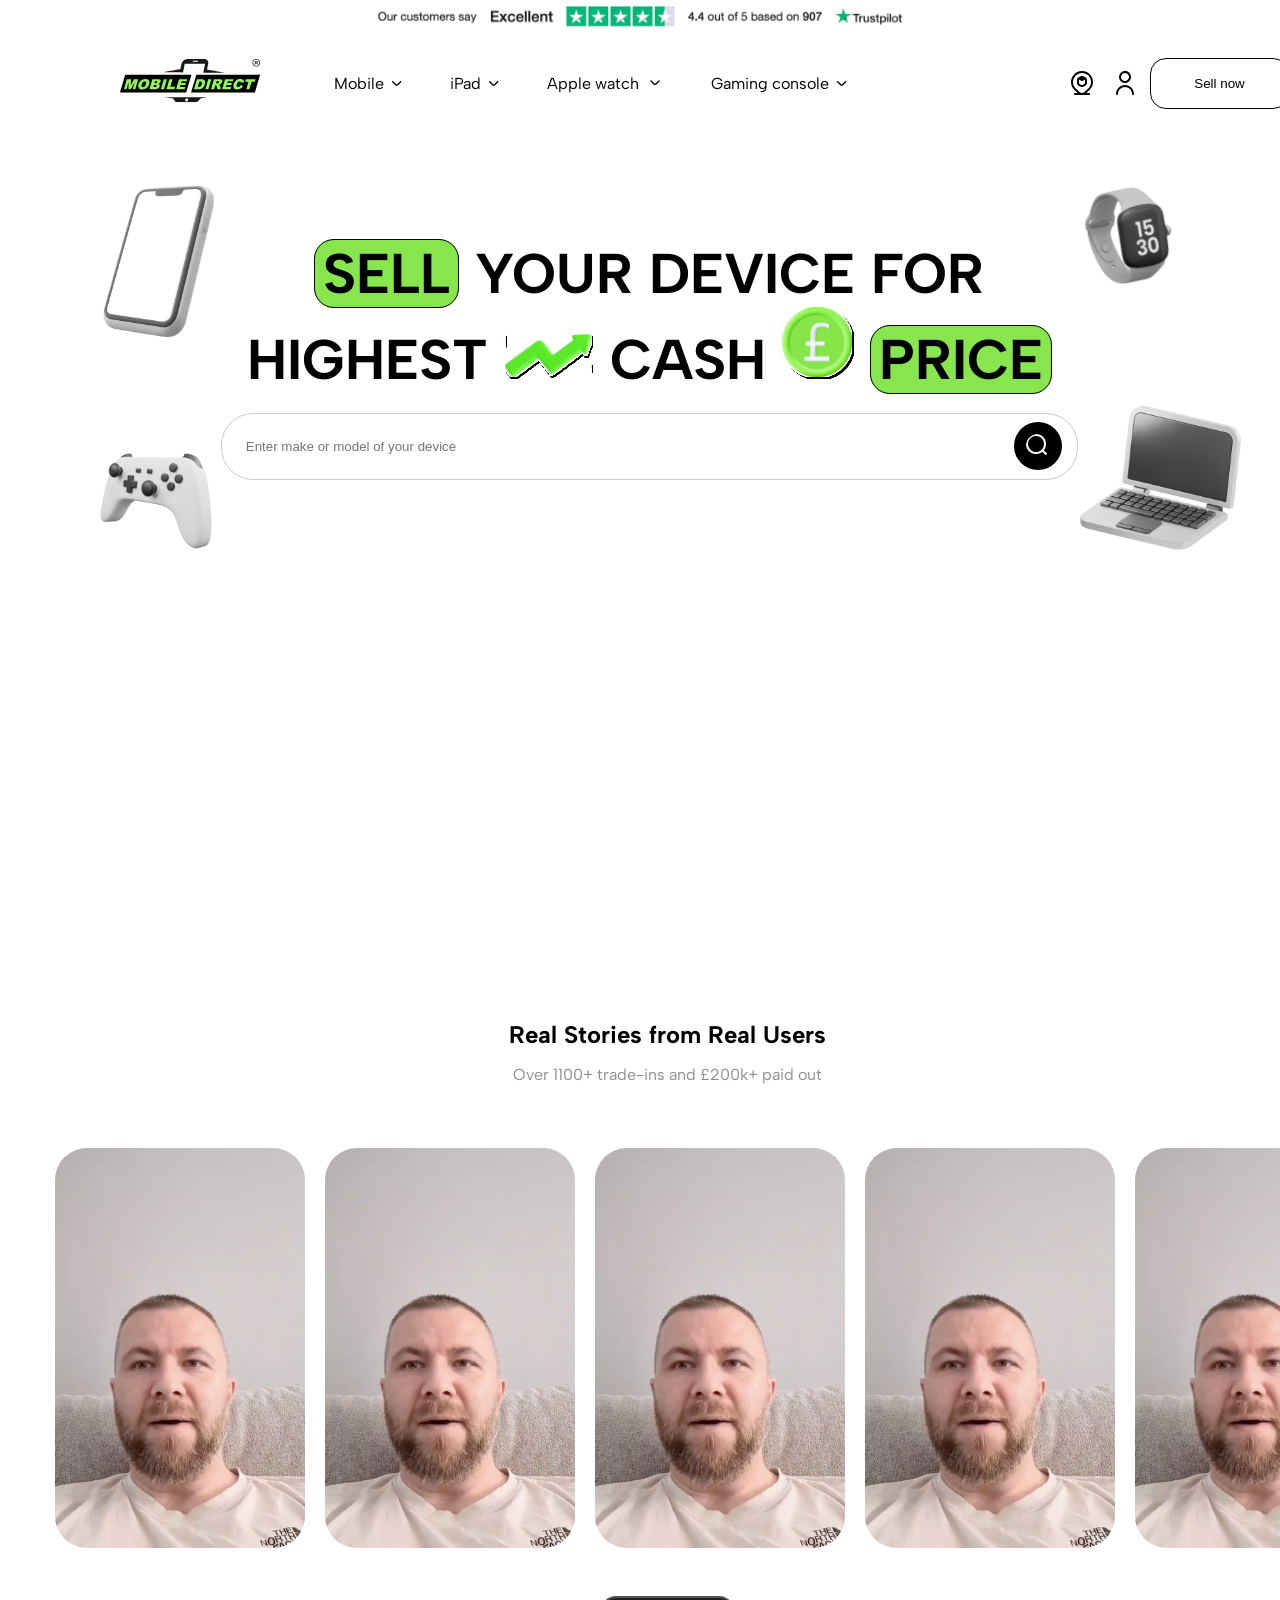
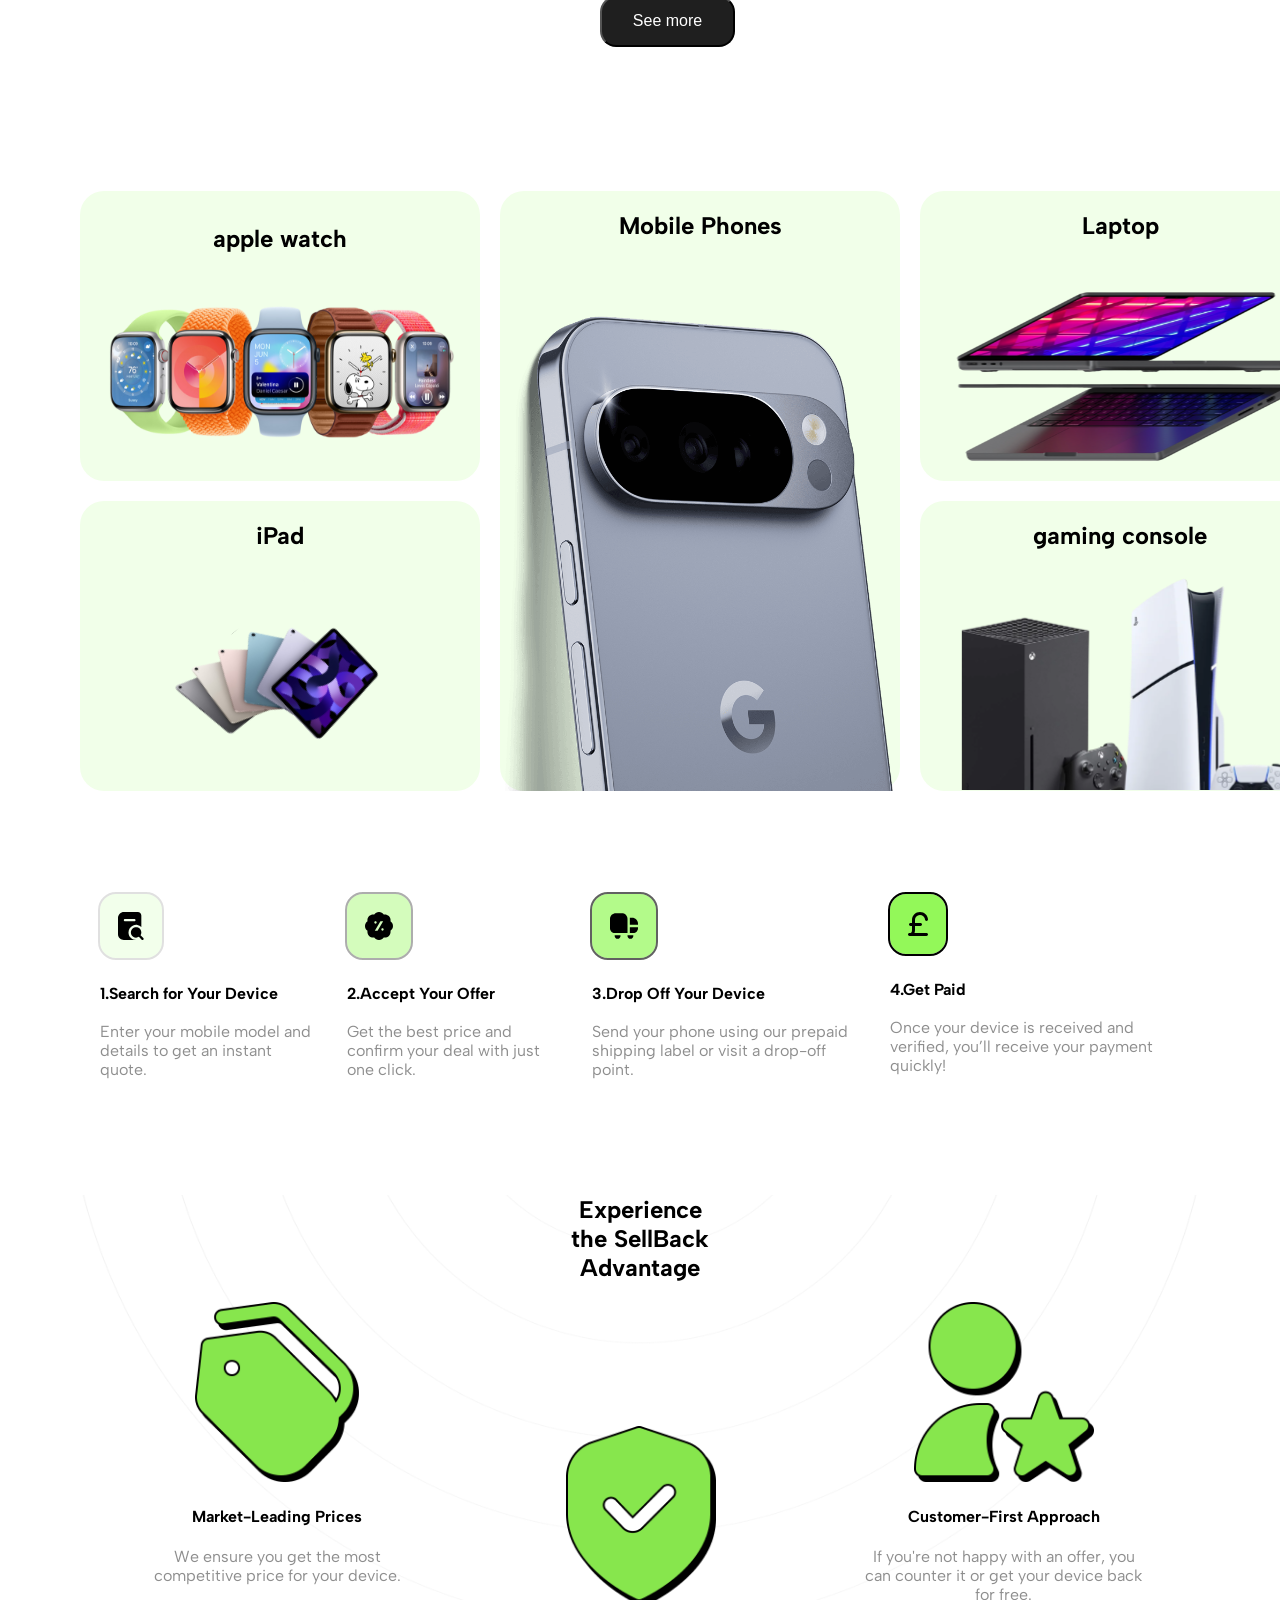
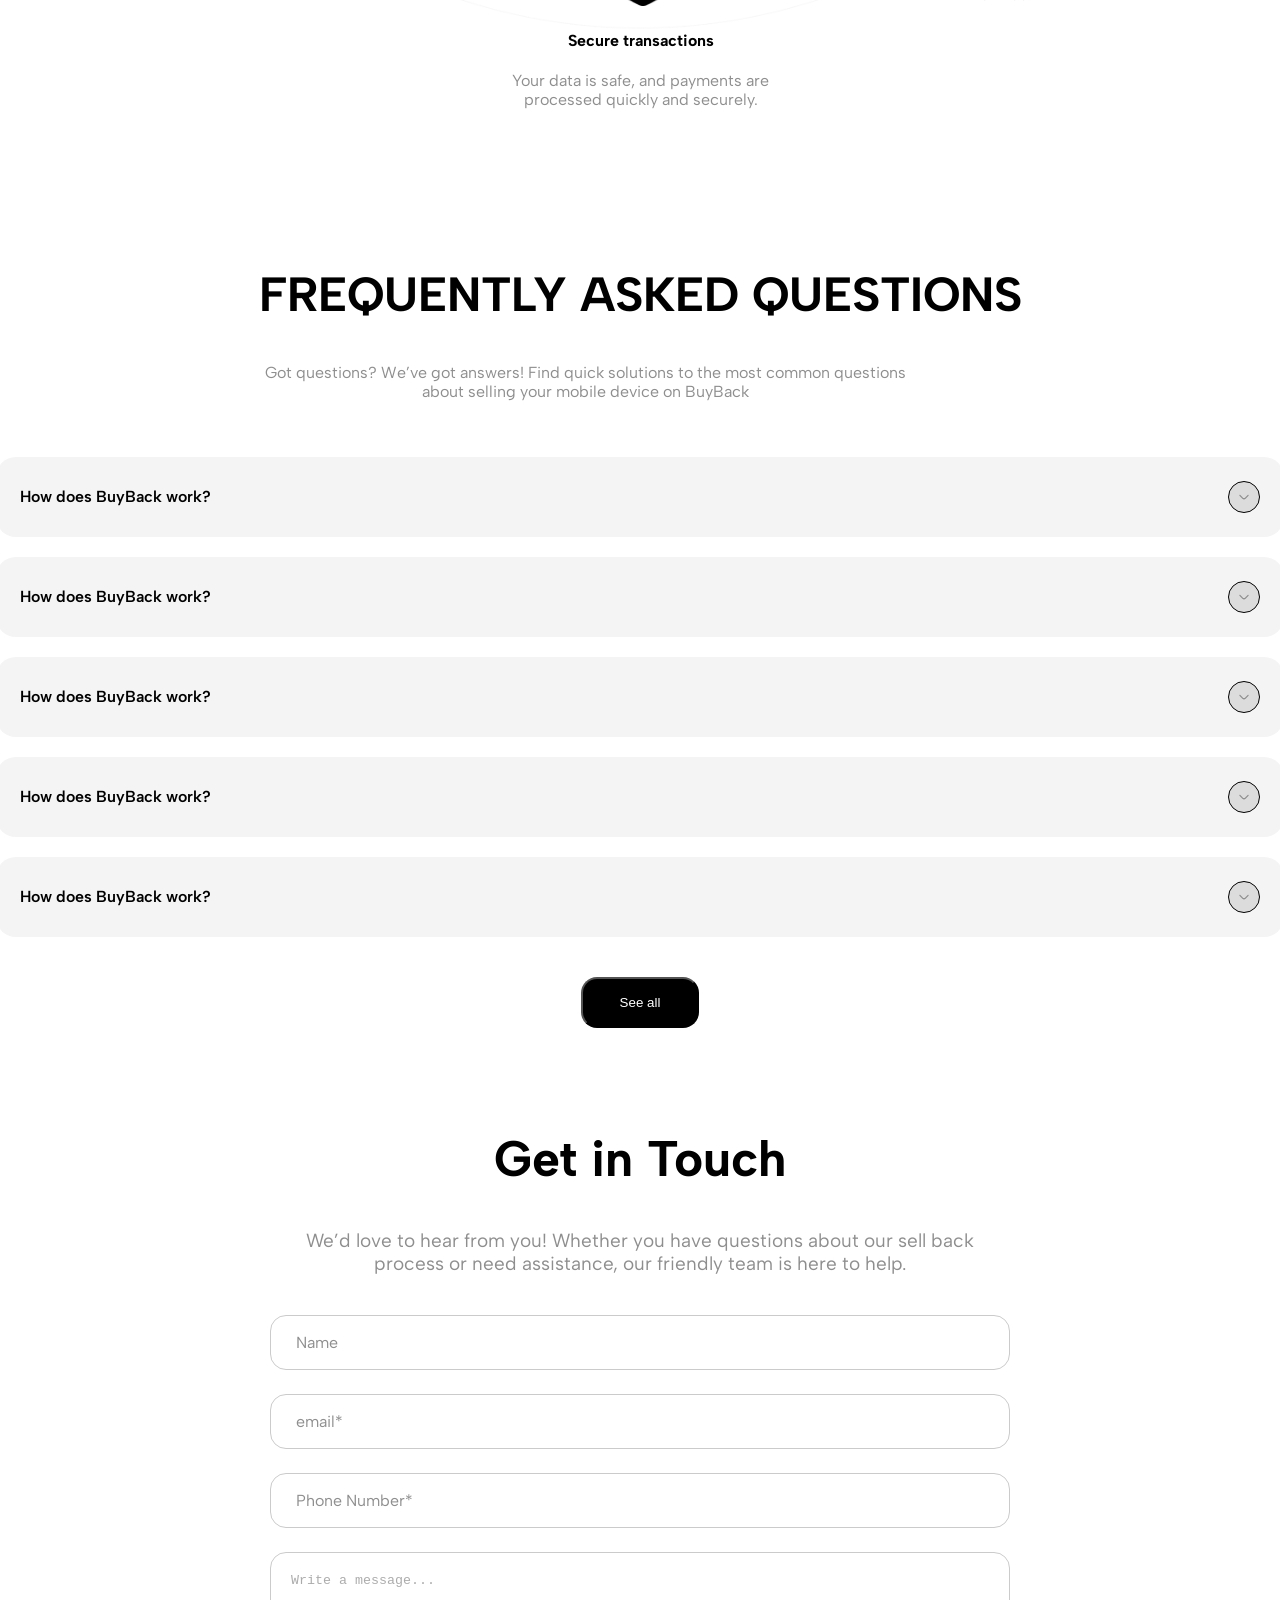
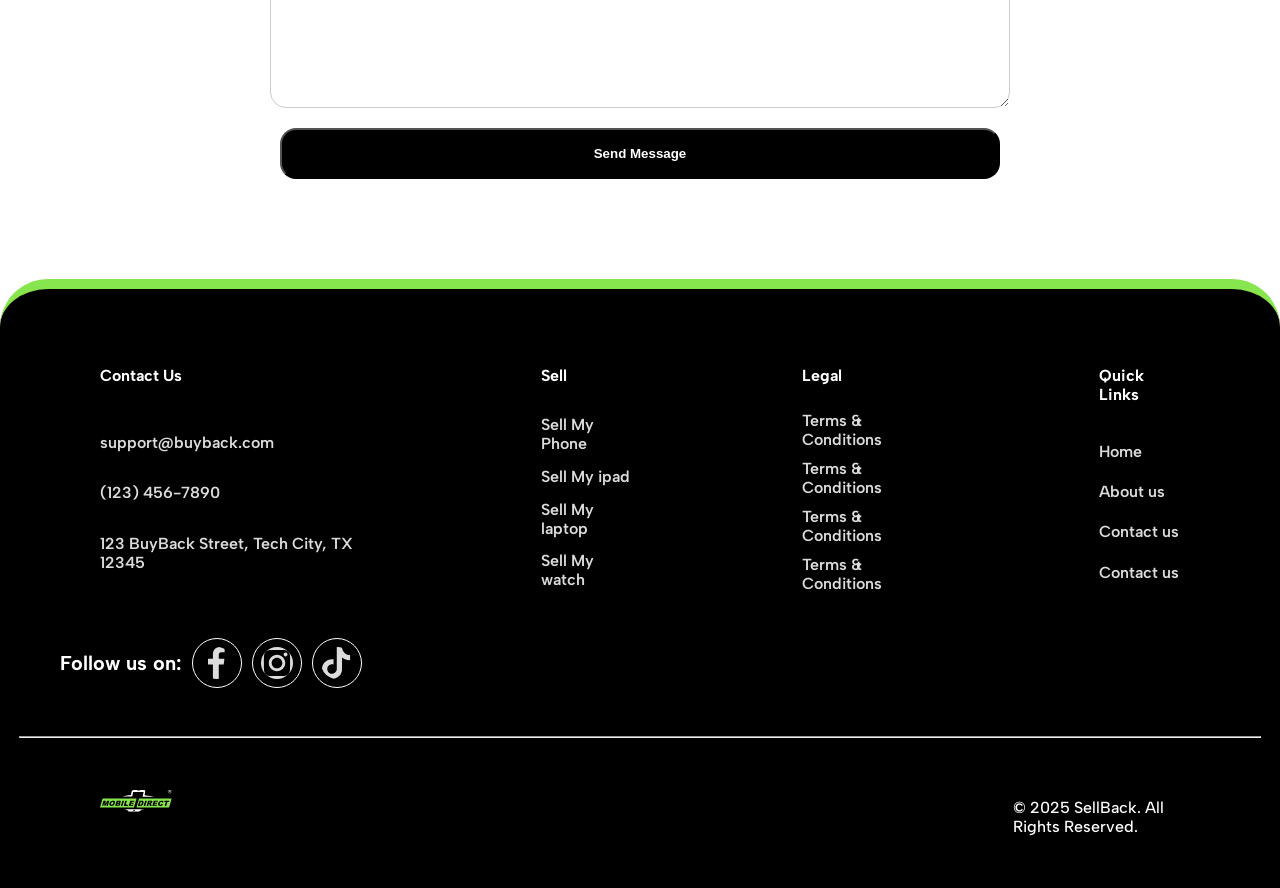
